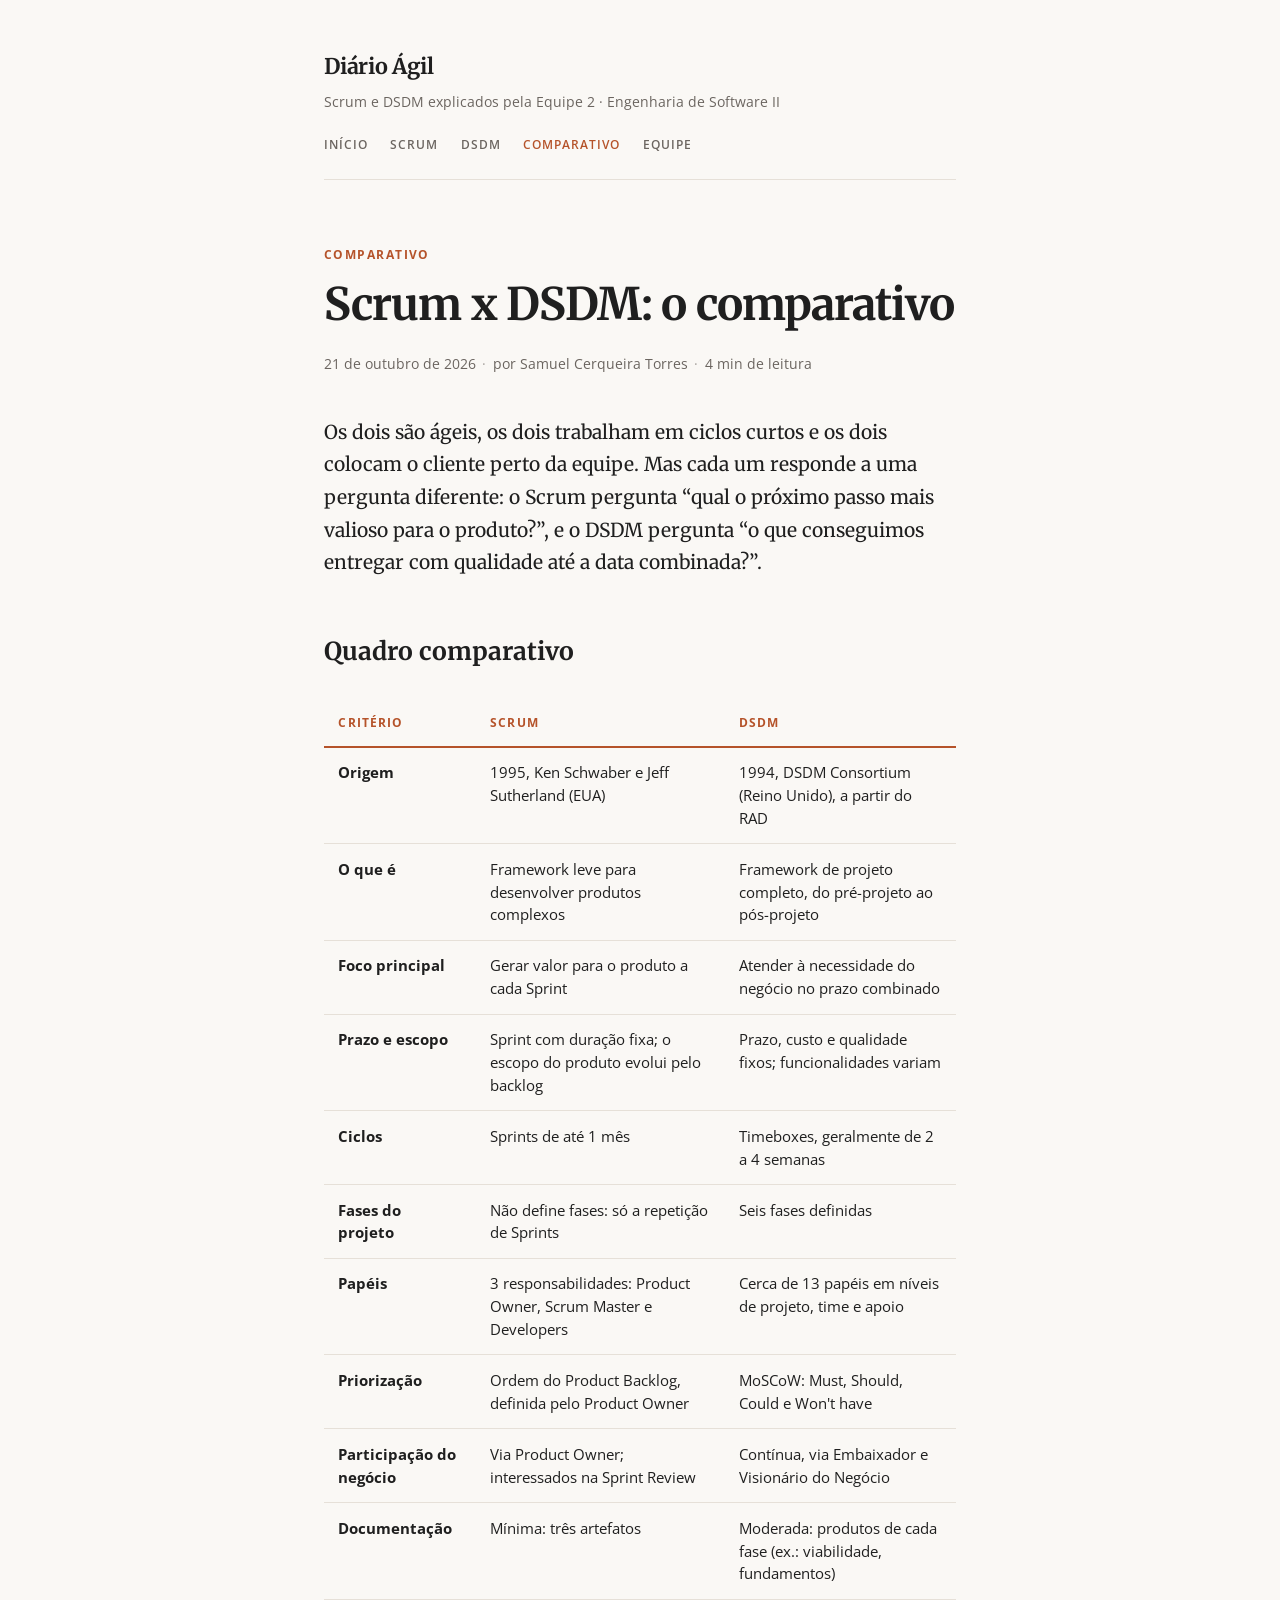
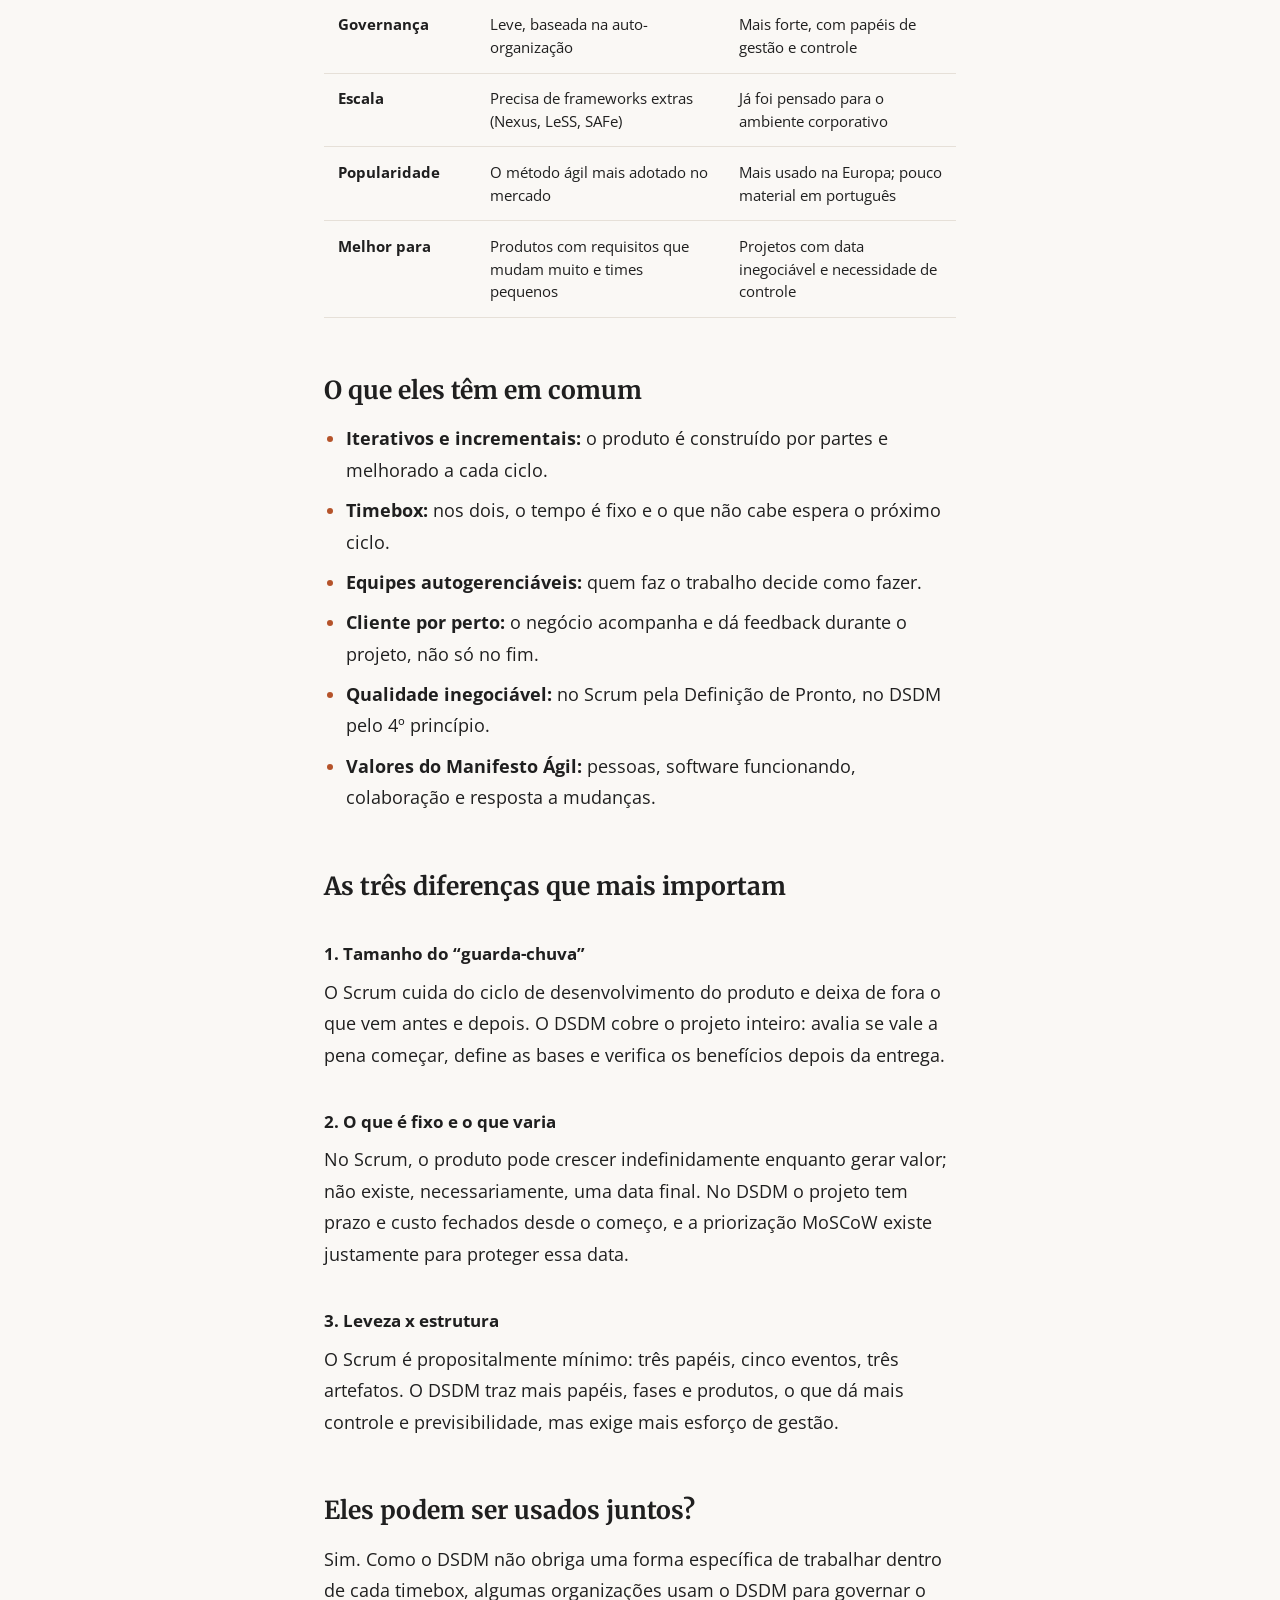
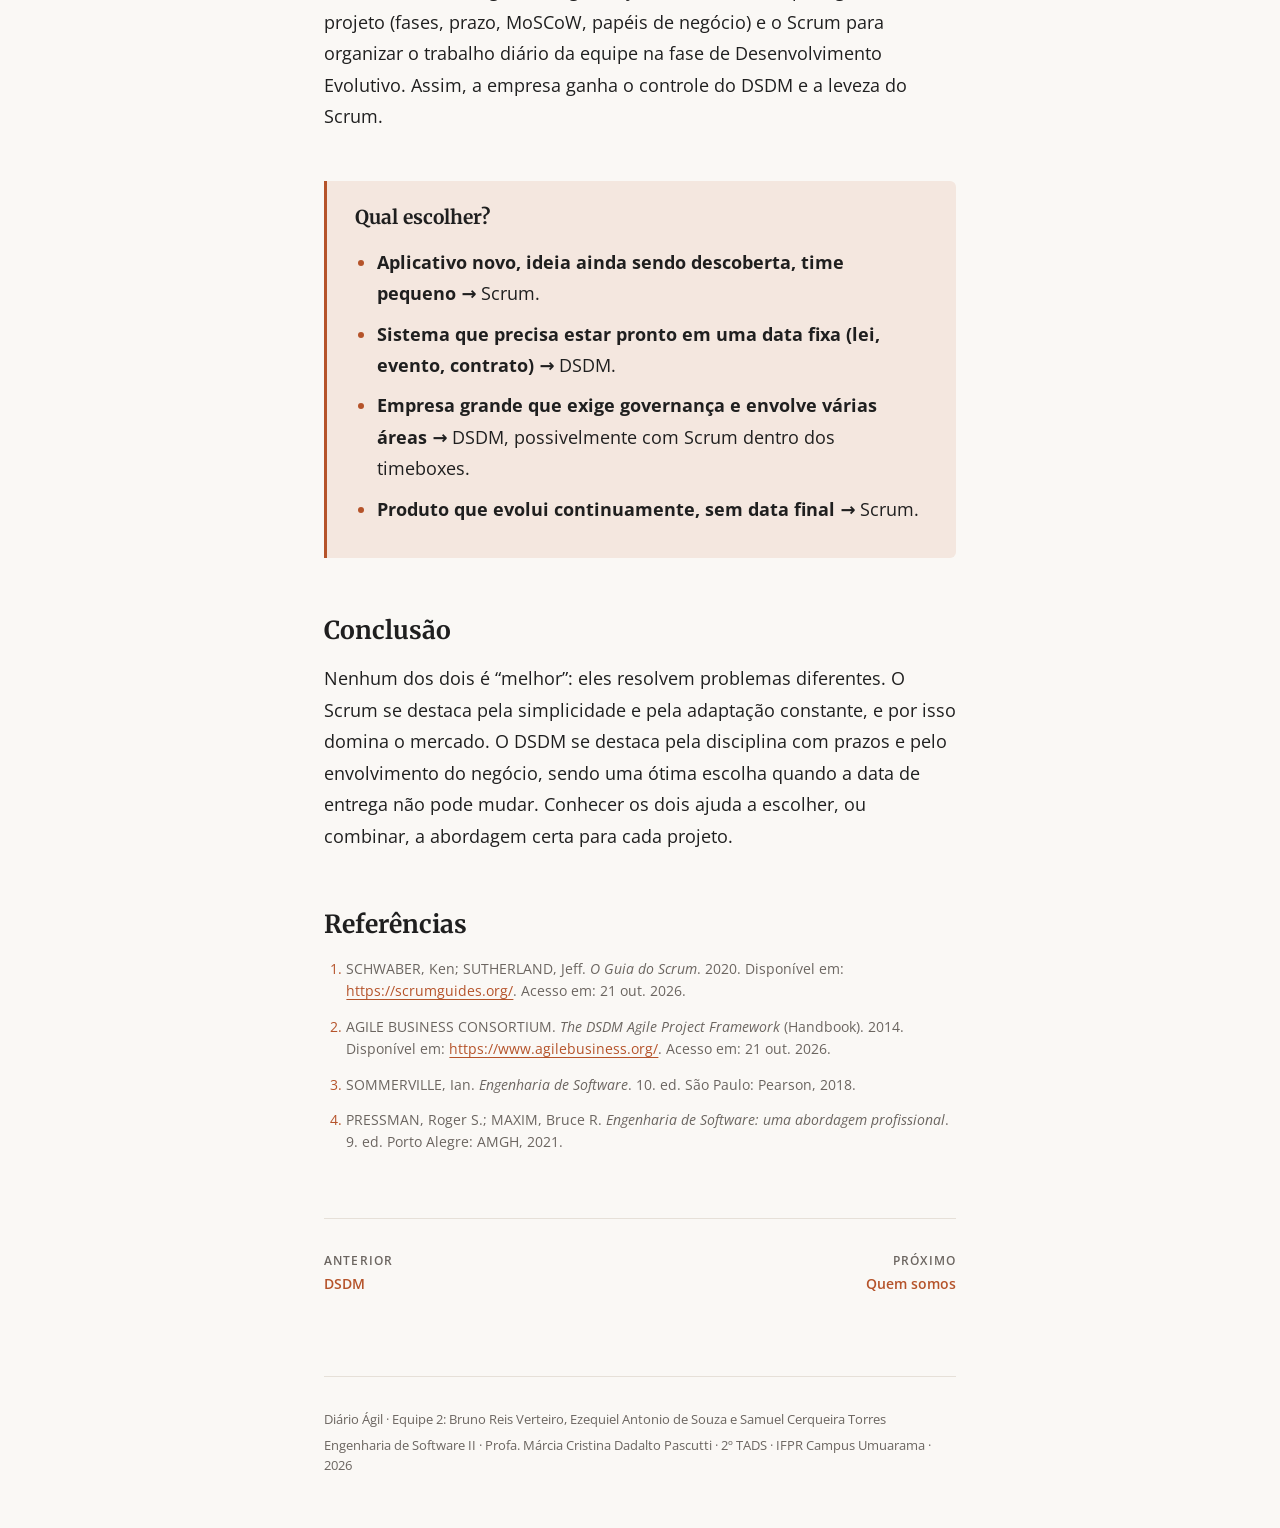
==== posts/comparativo.html @ 32e8d837 "Primeira versão do Diário Ágil: posts de Scrum, DSDM, comparativo e equipe Co-Authored-By: Claude Op" ====
<!DOCTYPE html>
<html lang="pt-BR">
<head>
  <meta charset="UTF-8">
  <meta name="viewport" content="width=device-width, initial-scale=1">
  <title>Scrum x DSDM: o comparativo · Diário Ágil</title>
  <meta name="description" content="Semelhanças, diferenças e quando usar Scrum ou DSDM.">
  <link rel="icon" href="../assets/img/favicon.svg" type="image/svg+xml">
  <link rel="preconnect" href="https://fonts.googleapis.com">
  <link rel="preconnect" href="https://fonts.gstatic.com" crossorigin>
  <link href="https://fonts.googleapis.com/css2?family=Merriweather:ital,wght@0,400;0,700;1,400&family=Open+Sans:wght@400;600;700&display=swap" rel="stylesheet">
  <link rel="stylesheet" href="../assets/css/style.css">
</head>
<body>
  <div class="wrap">

    <header class="site-header">
      <a class="site-title" href="../index.html">Diário Ágil</a>
      <p class="site-tagline">Scrum e DSDM explicados pela Equipe 2 · Engenharia de Software II</p>
      <nav class="site-nav" aria-label="Menu principal">
        <a href="../index.html">Início</a>
        <a href="scrum.html">Scrum</a>
        <a href="dsdm.html">DSDM</a>
        <a href="comparativo.html" aria-current="page">Comparativo</a>
        <a href="equipe.html">Equipe</a>
      </nav>
    </header>

    <main>
      <article>
        <header class="post-header">
          <p class="kicker">Comparativo</p>
          <h1>Scrum x DSDM: o comparativo</h1>
          <p class="post-meta">
            <time datetime="2026-10-21">21 de outubro de 2026</time><span class="sep">·</span>por Samuel Cerqueira Torres<span class="sep">·</span><span data-reading-time>4 min de leitura</span>
          </p>
        </header>

        <div class="post-body" data-post-body>

          <p class="lede">Os dois são ágeis, os dois trabalham em ciclos curtos e os dois colocam o cliente perto da equipe. Mas cada um responde a uma pergunta diferente: o Scrum pergunta “qual o próximo passo mais valioso para o produto?”, e o DSDM pergunta “o que conseguimos entregar com qualidade até a data combinada?”.</p>

          <h2>Quadro comparativo</h2>

          <div class="table-wrap">
            <table>
              <thead>
                <tr><th>Critério</th><th>Scrum</th><th>DSDM</th></tr>
              </thead>
              <tbody>
                <tr><th scope="row">Origem</th><td>1995, Ken Schwaber e Jeff Sutherland (EUA)</td><td>1994, DSDM Consortium (Reino Unido), a partir do RAD</td></tr>
                <tr><th scope="row">O que é</th><td>Framework leve para desenvolver produtos complexos</td><td>Framework de projeto completo, do pré-projeto ao pós-projeto</td></tr>
                <tr><th scope="row">Foco principal</th><td>Gerar valor para o produto a cada Sprint</td><td>Atender à necessidade do negócio no prazo combinado</td></tr>
                <tr><th scope="row">Prazo e escopo</th><td>Sprint com duração fixa; o escopo do produto evolui pelo backlog</td><td>Prazo, custo e qualidade fixos; funcionalidades variam</td></tr>
                <tr><th scope="row">Ciclos</th><td>Sprints de até 1 mês</td><td>Timeboxes, geralmente de 2 a 4 semanas</td></tr>
                <tr><th scope="row">Fases do projeto</th><td>Não define fases: só a repetição de Sprints</td><td>Seis fases definidas</td></tr>
                <tr><th scope="row">Papéis</th><td>3 responsabilidades: Product Owner, Scrum Master e Developers</td><td>Cerca de 13 papéis em níveis de projeto, time e apoio</td></tr>
                <tr><th scope="row">Priorização</th><td>Ordem do Product Backlog, definida pelo Product Owner</td><td>MoSCoW: Must, Should, Could e Won't have</td></tr>
                <tr><th scope="row">Participação do negócio</th><td>Via Product Owner; interessados na Sprint Review</td><td>Contínua, via Embaixador e Visionário do Negócio</td></tr>
                <tr><th scope="row">Documentação</th><td>Mínima: três artefatos</td><td>Moderada: produtos de cada fase (ex.: viabilidade, fundamentos)</td></tr>
                <tr><th scope="row">Governança</th><td>Leve, baseada na auto-organização</td><td>Mais forte, com papéis de gestão e controle</td></tr>
                <tr><th scope="row">Escala</th><td>Precisa de frameworks extras (Nexus, LeSS, SAFe)</td><td>Já foi pensado para o ambiente corporativo</td></tr>
                <tr><th scope="row">Popularidade</th><td>O método ágil mais adotado no mercado</td><td>Mais usado na Europa; pouco material em português</td></tr>
                <tr><th scope="row">Melhor para</th><td>Produtos com requisitos que mudam muito e times pequenos</td><td>Projetos com data inegociável e necessidade de controle</td></tr>
              </tbody>
            </table>
          </div>

          <h2>O que eles têm em comum</h2>

          <ul>
            <li><strong>Iterativos e incrementais:</strong> o produto é construído por partes e melhorado a cada ciclo.</li>
            <li><strong>Timebox:</strong> nos dois, o tempo é fixo e o que não cabe espera o próximo ciclo.</li>
            <li><strong>Equipes autogerenciáveis:</strong> quem faz o trabalho decide como fazer.</li>
            <li><strong>Cliente por perto:</strong> o negócio acompanha e dá feedback durante o projeto, não só no fim.</li>
            <li><strong>Qualidade inegociável:</strong> no Scrum pela Definição de Pronto, no DSDM pelo 4º princípio.</li>
            <li><strong>Valores do Manifesto Ágil:</strong> pessoas, software funcionando, colaboração e resposta a mudanças.</li>
          </ul>

          <h2>As três diferenças que mais importam</h2>

          <h3>1. Tamanho do “guarda-chuva”</h3>
          <p>O Scrum cuida do ciclo de desenvolvimento do produto e deixa de fora o que vem antes e depois. O DSDM cobre o projeto inteiro: avalia se vale a pena começar, define as bases e verifica os benefícios depois da entrega.</p>

          <h3>2. O que é fixo e o que varia</h3>
          <p>No Scrum, o produto pode crescer indefinidamente enquanto gerar valor; não existe, necessariamente, uma data final. No DSDM o projeto tem prazo e custo fechados desde o começo, e a priorização MoSCoW existe justamente para proteger essa data.</p>

          <h3>3. Leveza x estrutura</h3>
          <p>O Scrum é propositalmente mínimo: três papéis, cinco eventos, três artefatos. O DSDM traz mais papéis, fases e produtos, o que dá mais controle e previsibilidade, mas exige mais esforço de gestão.</p>

          <h2>Eles podem ser usados juntos?</h2>

          <p>Sim. Como o DSDM não obriga uma forma específica de trabalhar dentro de cada timebox, algumas organizações usam o DSDM para governar o projeto (fases, prazo, MoSCoW, papéis de negócio) e o Scrum para organizar o trabalho diário da equipe na fase de Desenvolvimento Evolutivo. Assim, a empresa ganha o controle do DSDM e a leveza do Scrum.</p>

          <div class="resumo">
            <h2>Qual escolher?</h2>
            <ul>
              <li><strong>Aplicativo novo, ideia ainda sendo descoberta, time pequeno →</strong> Scrum.</li>
              <li><strong>Sistema que precisa estar pronto em uma data fixa (lei, evento, contrato) →</strong> DSDM.</li>
              <li><strong>Empresa grande que exige governança e envolve várias áreas →</strong> DSDM, possivelmente com Scrum dentro dos timeboxes.</li>
              <li><strong>Produto que evolui continuamente, sem data final →</strong> Scrum.</li>
            </ul>
          </div>

          <h2>Conclusão</h2>

          <p>Nenhum dos dois é “melhor”: eles resolvem problemas diferentes. O Scrum se destaca pela simplicidade e pela adaptação constante, e por isso domina o mercado. O DSDM se destaca pela disciplina com prazos e pelo envolvimento do negócio, sendo uma ótima escolha quando a data de entrega não pode mudar. Conhecer os dois ajuda a escolher, ou combinar, a abordagem certa para cada projeto.</p>

          <h2>Referências</h2>
          <ol class="referencias">
            <li>SCHWABER, Ken; SUTHERLAND, Jeff. <em>O Guia do Scrum</em>. 2020. Disponível em: <a href="https://scrumguides.org/">https://scrumguides.org/</a>. Acesso em: 21 out. 2026.</li>
            <li>AGILE BUSINESS CONSORTIUM. <em>The DSDM Agile Project Framework</em> (Handbook). 2014. Disponível em: <a href="https://www.agilebusiness.org/">https://www.agilebusiness.org/</a>. Acesso em: 21 out. 2026.</li>
            <li>SOMMERVILLE, Ian. <em>Engenharia de Software</em>. 10. ed. São Paulo: Pearson, 2018.</li>
            <li>PRESSMAN, Roger S.; MAXIM, Bruce R. <em>Engenharia de Software: uma abordagem profissional</em>. 9. ed. Porto Alegre: AMGH, 2021.</li>
          </ol>

        </div>

        <nav class="post-nav" aria-label="Navegação entre posts">
          <a href="dsdm.html"><span>Anterior</span>DSDM</a>
          <a class="next" href="equipe.html"><span>Próximo</span>Quem somos</a>
        </nav>
      </article>
    </main>

    <footer class="site-footer">
      <p>Diário Ágil · Equipe 2: Bruno Reis Verteiro, Ezequiel Antonio de Souza e Samuel Cerqueira Torres</p>
      <p>Engenharia de Software II · Profa. Márcia Cristina Dadalto Pascutti · 2º TADS · IFPR Campus Umuarama · 2026</p>
    </footer>

  </div>
  <script src="../assets/js/main.js"></script>
</body>
</html>
---- assets/css/style.css ----
/* ==========================================================
   Diário Ágil — Equipe 2 — Engenharia de Software II
   Estilo: tipografia + espaço em branco, coluna única
   ========================================================== */

/* ---------- Cores e fontes (modo claro) ---------- */
:root {
  --bg: #FAF8F5;           /* off-white quente */
  --text: #1F1F1F;         /* texto principal */
  --muted: #6B6560;        /* datas, legendas */
  --accent: #B5532A;       /* terracota */
  --accent-soft: #F4E7DF;  /* fundo de destaques */
  --border: #E6E0D8;       /* linhas finas */
  --surface: #FFFFFF;      /* caixas dos diagramas */

  --serif: "Merriweather", Georgia, "Times New Roman", serif;
  --sans: "Open Sans", system-ui, -apple-system, "Segoe UI", sans-serif;

  --measure: 42rem;        /* largura da coluna de texto */
}

/* ---------- Modo escuro automático ---------- */
@media (prefers-color-scheme: dark) {
  :root {
    --bg: #191715;
    --text: #ECE7E1;
    --muted: #A39B93;
    --accent: #E2865C;
    --accent-soft: #2E231D;
    --border: #35302B;
    --surface: #221F1C;
  }
}

/* ---------- Base ---------- */
*, *::before, *::after { box-sizing: border-box; }

html { font-size: 100%; -webkit-text-size-adjust: 100%; }

body {
  margin: 0;
  background: var(--bg);
  color: var(--text);
  font-family: var(--sans);
  font-size: 1.0625rem;
  line-height: 1.75;
  -webkit-font-smoothing: antialiased;
}

@media (min-width: 48rem) {
  body { font-size: 1.125rem; }
}

::selection { background: var(--accent-soft); color: var(--text); }

.wrap {
  max-width: var(--measure);
  margin: 0 auto;
  padding: 0 1.25rem;
}

a {
  color: var(--accent);
  text-decoration-thickness: 1px;
  text-underline-offset: 3px;
}
a:hover { text-decoration-thickness: 2px; }

a:focus-visible {
  outline: 2px solid var(--accent);
  outline-offset: 3px;
  border-radius: 2px;
}

/* ---------- Cabeçalho do site ---------- */
.site-header {
  padding: 3rem 0 1.5rem;
  border-bottom: 1px solid var(--border);
}

.site-title {
  font-family: var(--serif);
  font-weight: 700;
  font-size: 1.35rem;
  color: var(--text);
  text-decoration: none;
  letter-spacing: -0.01em;
}

.site-tagline {
  margin: 0.25rem 0 0;
  font-size: 0.85rem;
  color: var(--muted);
}

.site-nav {
  display: flex;
  flex-wrap: wrap;
  gap: 0.4rem 1.4rem;
  margin-top: 1.25rem;
}

.site-nav a {
  font-size: 0.78rem;
  font-weight: 600;
  letter-spacing: 0.08em;
  text-transform: uppercase;
  color: var(--muted);
  text-decoration: none;
}
.site-nav a:hover,
.site-nav a[aria-current="page"] { color: var(--accent); }

/* ---------- Página inicial ---------- */
.intro { padding: 4rem 0 1rem; }

.intro h1 {
  font-family: var(--serif);
  font-weight: 700;
  font-size: clamp(1.9rem, 5vw, 2.6rem);
  line-height: 1.25;
  letter-spacing: -0.02em;
  margin: 0 0 1.25rem;
}

.intro p { color: var(--muted); margin: 0; }

.post-list {
  list-style: none;
  margin: 2.5rem 0 0;
  padding: 0;
}

.post-list li {
  padding: 2.5rem 0;
  border-top: 1px solid var(--border);
}

.post-list h2 {
  font-family: var(--serif);
  font-size: 1.5rem;
  line-height: 1.35;
  margin: 0.4rem 0 0.75rem;
}

.post-list h2 a { color: var(--text); text-decoration: none; }
.post-list h2 a:hover { color: var(--accent); }

.post-list p { margin: 0 0 0.9rem; }

.read-more {
  font-size: 0.9rem;
  font-weight: 600;
  text-decoration: none;
}

/* ---------- Metadados (data, autor, tempo) ---------- */
.post-meta {
  font-size: 0.85rem;
  color: var(--muted);
  margin: 0;
}
.post-meta .sep { margin: 0 0.4rem; opacity: 0.6; }

.kicker {
  font-size: 0.75rem;
  font-weight: 700;
  letter-spacing: 0.12em;
  text-transform: uppercase;
  color: var(--accent);
  margin: 0;
}

/* ---------- Post ---------- */
.post-header { padding: 4rem 0 2.5rem; }

.post-header h1 {
  font-family: var(--serif);
  font-weight: 700;
  font-size: clamp(2rem, 5.5vw, 2.8rem);
  line-height: 1.22;
  letter-spacing: -0.02em;
  margin: 0.75rem 0 1.25rem;
}

.lede {
  font-family: var(--serif);
  font-size: 1.2rem;
  line-height: 1.7;
  margin: 0 0 1.75rem;
}

.post-body h2 {
  font-family: var(--serif);
  font-size: 1.55rem;
  line-height: 1.35;
  margin: 3.5rem 0 1rem;
}

.post-body h3 {
  font-size: 1.05rem;
  font-weight: 700;
  margin: 2.25rem 0 0.5rem;
}

.post-body p { margin: 0 0 1.4rem; }

.post-body ul,
.post-body ol { margin: 0 0 1.6rem; padding-left: 1.4rem; }

.post-body li { margin-bottom: 0.55rem; }
.post-body li::marker { color: var(--accent); }

.post-body strong { font-weight: 700; }

.post-body abbr { text-decoration: none; border-bottom: 1px dotted var(--muted); }

/* Caixa de resumo */
.resumo {
  margin: 3rem 0;
  padding: 1.5rem 1.75rem;
  background: var(--accent-soft);
  border-left: 3px solid var(--accent);
  border-radius: 0 6px 6px 0;
}
.resumo h2,
.resumo h3 { margin-top: 0; font-family: var(--serif); font-size: 1.2rem; }
.resumo p:last-child,
.resumo ul:last-child { margin-bottom: 0; }

/* Citação */
blockquote {
  margin: 2.5rem 0;
  padding: 0 0 0 1.5rem;
  border-left: 2px solid var(--accent);
  font-family: var(--serif);
  font-style: italic;
  color: var(--text);
}

/* ---------- Tabelas ---------- */
.table-wrap {
  overflow-x: auto;
  margin: 2rem 0 2.5rem;
  -webkit-overflow-scrolling: touch;
}

table {
  width: 100%;
  min-width: 34rem;
  border-collapse: collapse;
  font-size: 0.92rem;
  line-height: 1.55;
}

th, td {
  text-align: left;
  vertical-align: top;
  padding: 0.85rem 0.9rem;
  border-bottom: 1px solid var(--border);
}

thead th {
  font-size: 0.72rem;
  font-weight: 700;
  letter-spacing: 0.1em;
  text-transform: uppercase;
  color: var(--accent);
  border-bottom: 2px solid var(--accent);
}

tbody th { font-weight: 700; width: 24%; }

/* ---------- Diagramas SVG ---------- */
.diagram { margin: 3rem 0; }

.diagram-scroll { overflow-x: auto; -webkit-overflow-scrolling: touch; }

.diagram svg {
  display: block;
  width: 100%;
  min-width: 34rem;
  height: auto;
}

.diagram figcaption {
  margin-top: 0.9rem;
  font-size: 0.85rem;
  color: var(--muted);
  text-align: center;
}

.dg-box rect   { fill: var(--surface); stroke: var(--border); stroke-width: 1.5; }
.dg-hi         { fill: var(--accent-soft) !important; stroke: var(--accent) !important; stroke-width: 2 !important; }
.dg-text       { fill: var(--text); font-family: var(--sans); font-size: 15px; font-weight: 600; }
.dg-strong     { fill: var(--text); font-family: var(--serif); font-size: 19px; font-weight: 700; }
.dg-small      { fill: var(--muted); font-family: var(--sans); font-size: 12.5px; }
.dg-line       { stroke: var(--accent); stroke-width: 1.75; fill: none; }
.dg-dashed     { stroke-dasharray: 6 5; }
.dg-arrowhead  { fill: var(--accent); }

/* ---------- Navegação entre posts ---------- */
.post-nav {
  display: flex;
  justify-content: space-between;
  gap: 1.5rem;
  margin: 4rem 0 0;
  padding: 2rem 0 0;
  border-top: 1px solid var(--border);
  font-size: 0.9rem;
}
.post-nav a { text-decoration: none; font-weight: 600; }
.post-nav span {
  display: block;
  font-size: 0.72rem;
  letter-spacing: 0.1em;
  text-transform: uppercase;
  color: var(--muted);
  font-weight: 600;
}
.post-nav .next { text-align: right; margin-left: auto; }

/* ---------- Referências ---------- */
.referencias {
  font-size: 0.88rem;
  line-height: 1.6;
  color: var(--muted);
}
.referencias li { margin-bottom: 0.8rem; }

/* ---------- Equipe ---------- */
.membros { list-style: none; padding: 0 !important; margin: 2rem 0 2.5rem; }
.membros li {
  padding: 1.25rem 0;
  border-top: 1px solid var(--border);
  margin: 0 !important;
}
.membros li:last-child { border-bottom: 1px solid var(--border); }
.membros strong { font-family: var(--serif); display: block; }
.membros span { font-size: 0.9rem; color: var(--muted); }

/* ---------- Rodapé ---------- */
.site-footer {
  margin-top: 5rem;
  padding: 2rem 0 3rem;
  border-top: 1px solid var(--border);
  font-size: 0.8rem;
  color: var(--muted);
  line-height: 1.6;
}
.site-footer p { margin: 0 0 0.3rem; }
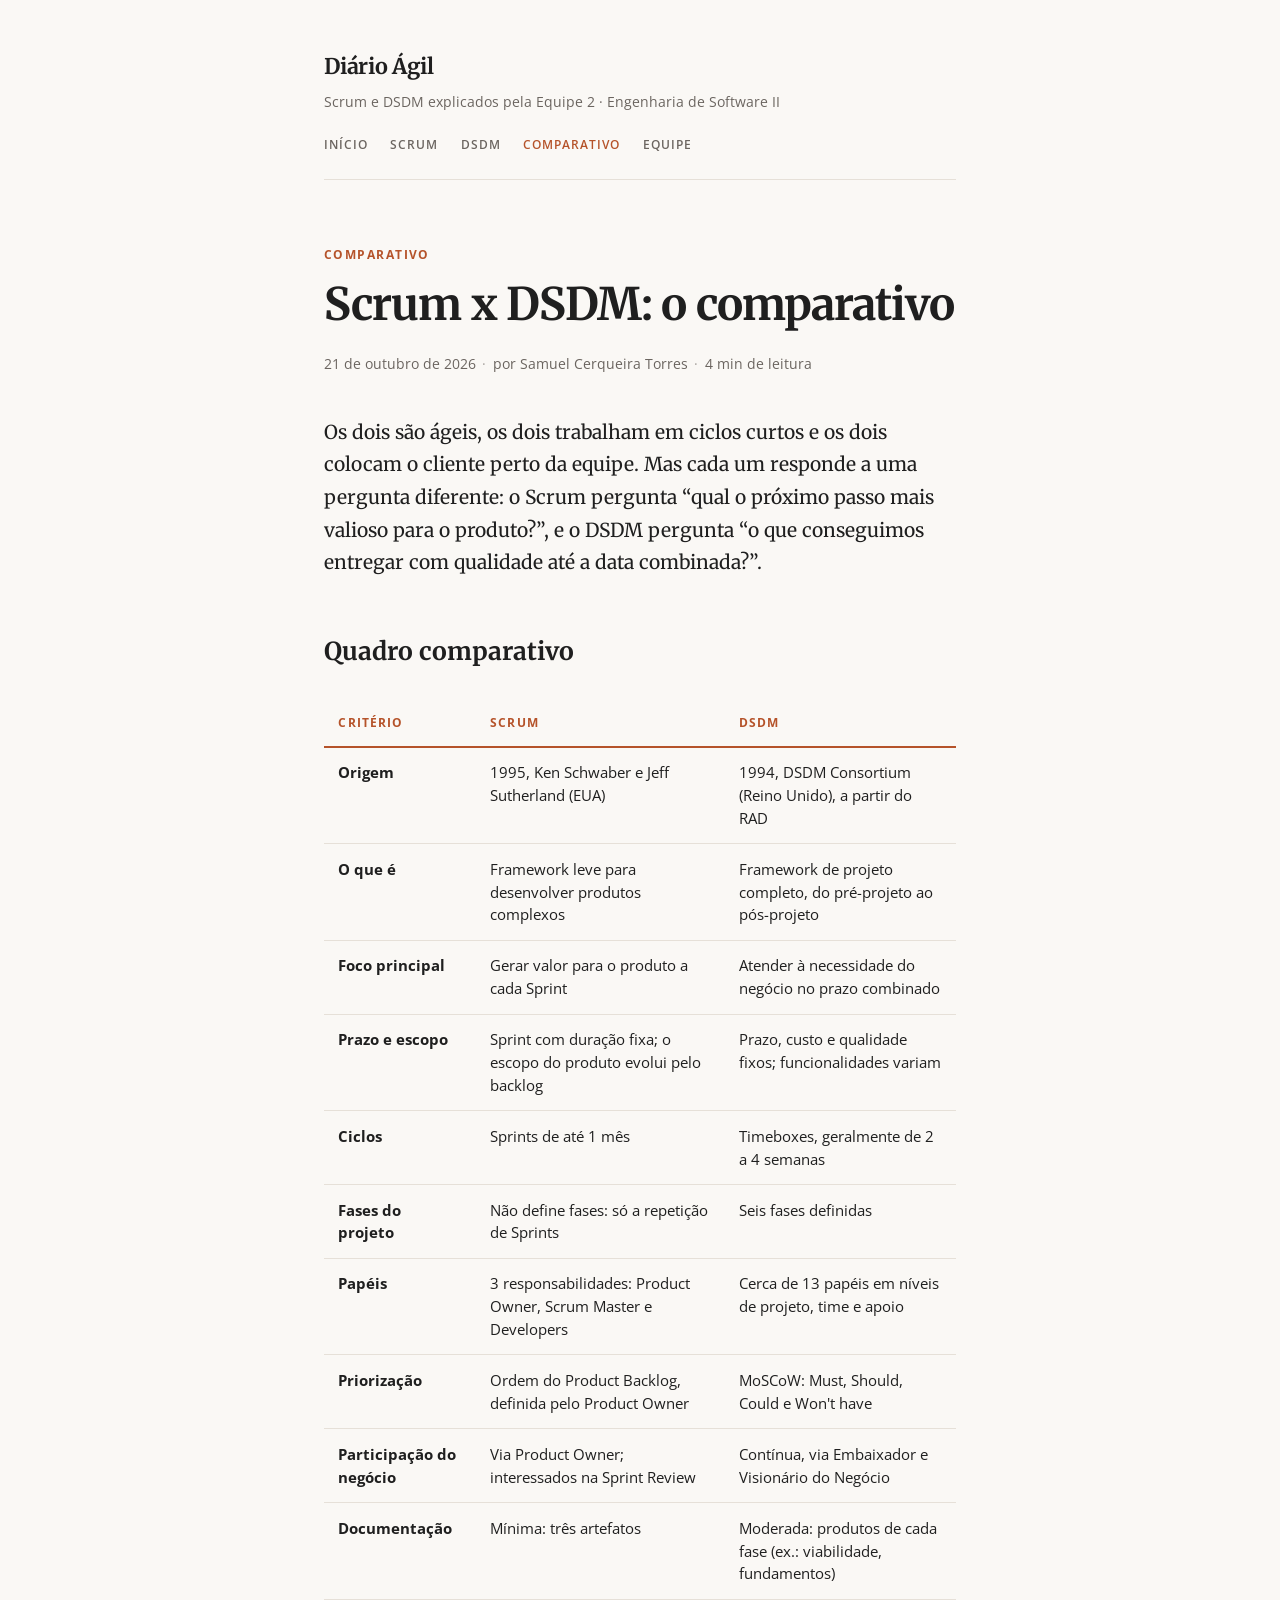
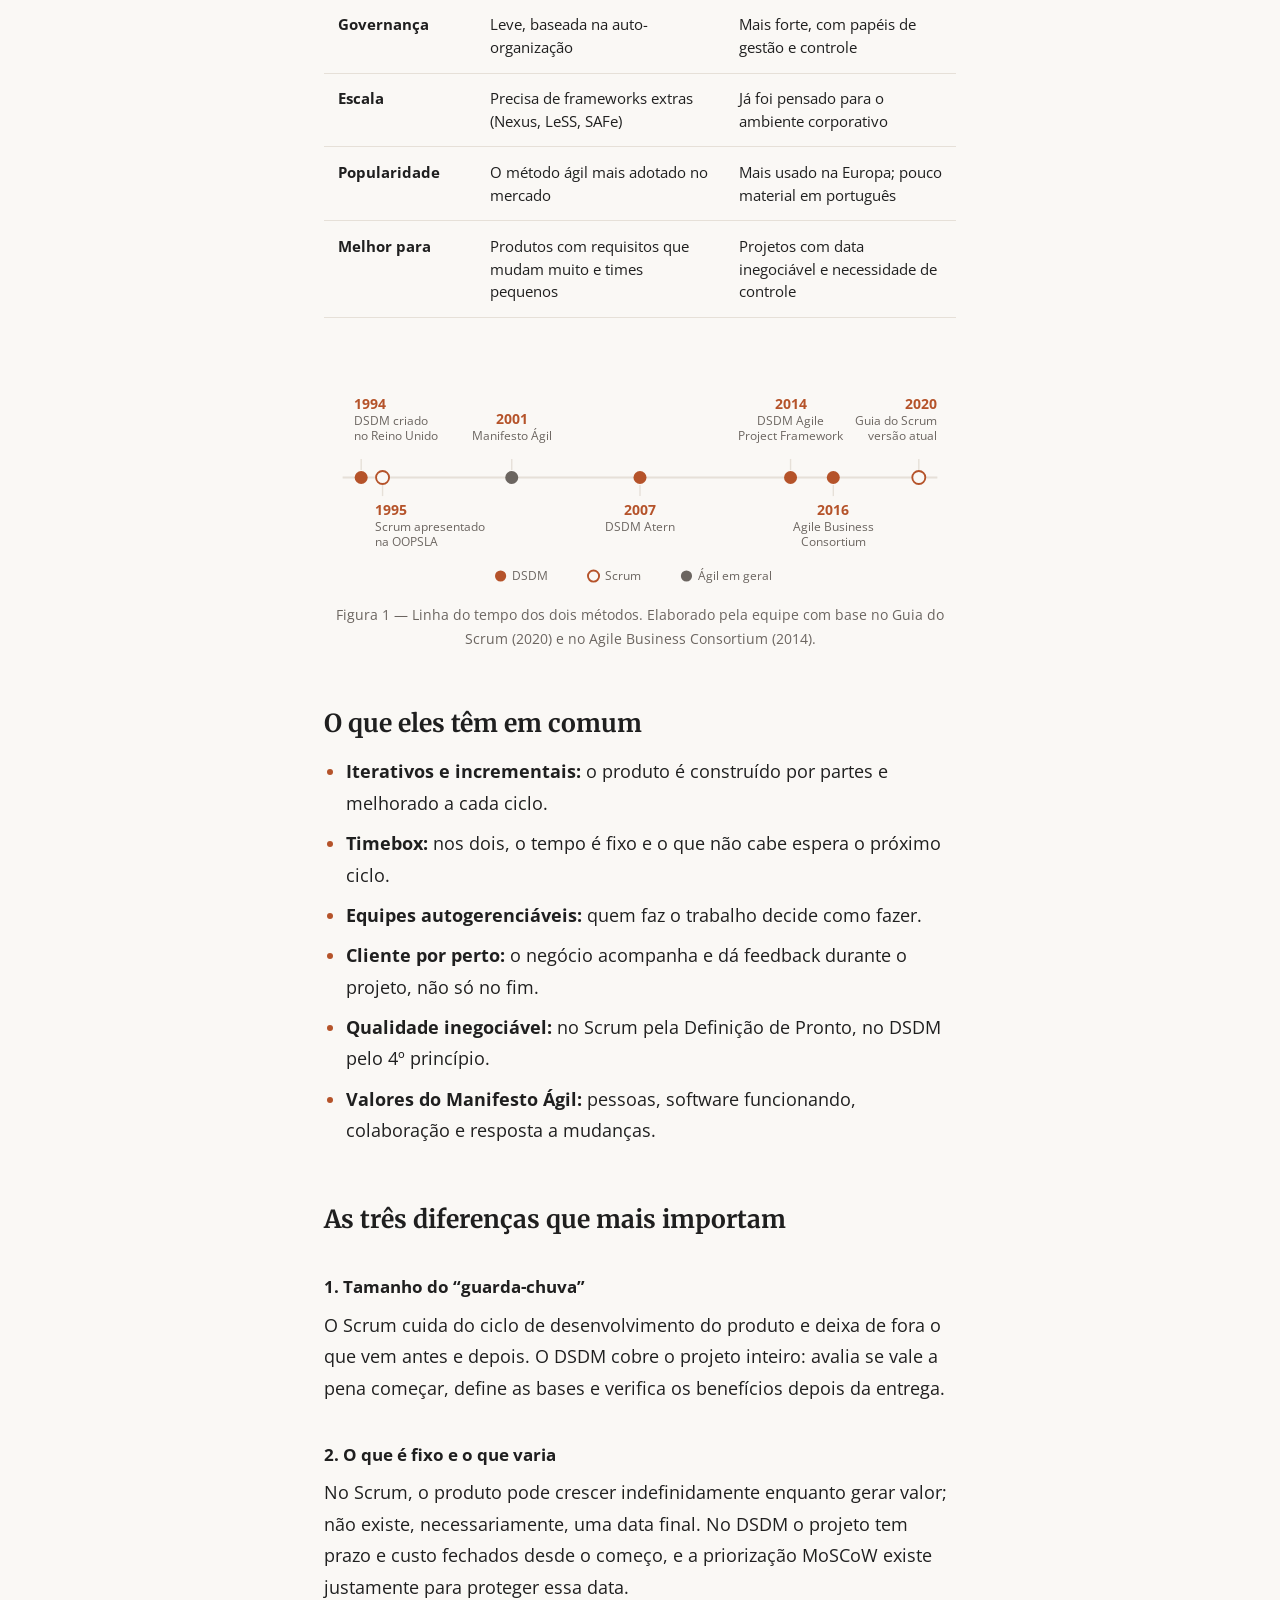
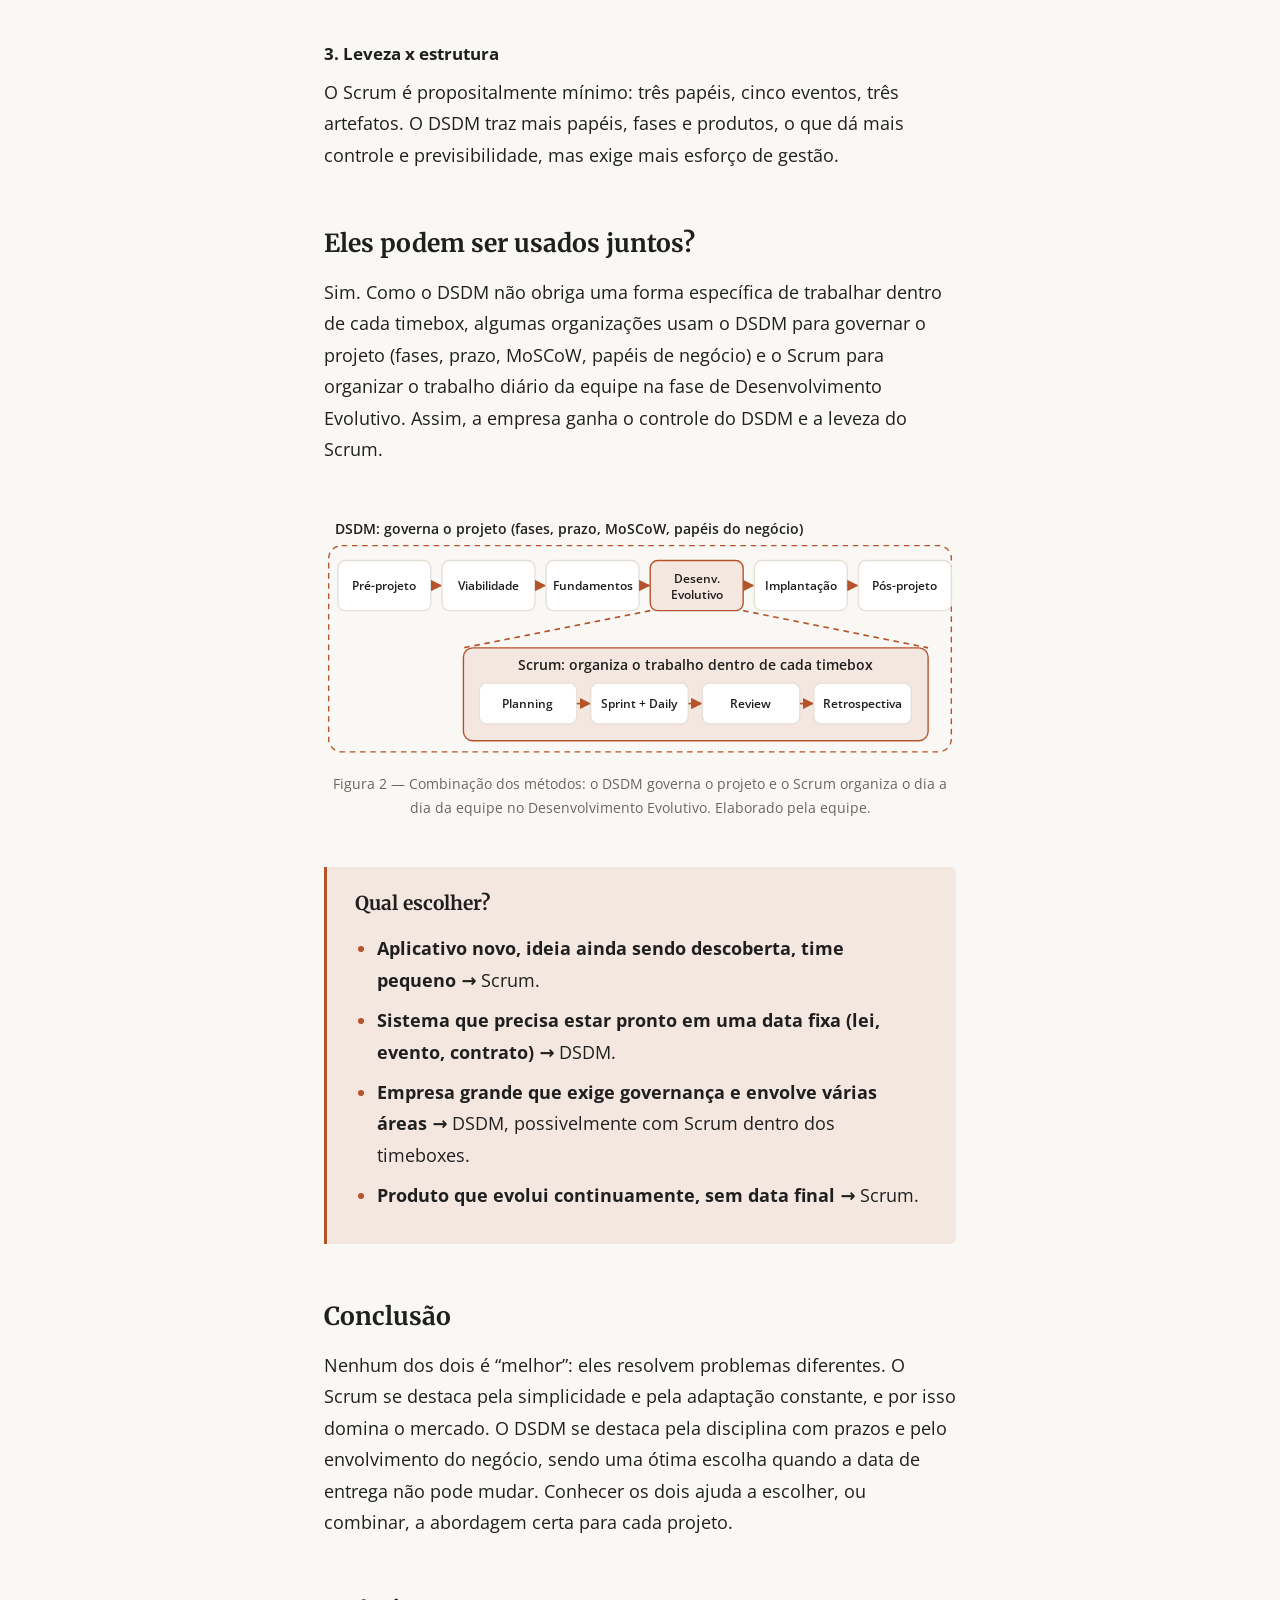
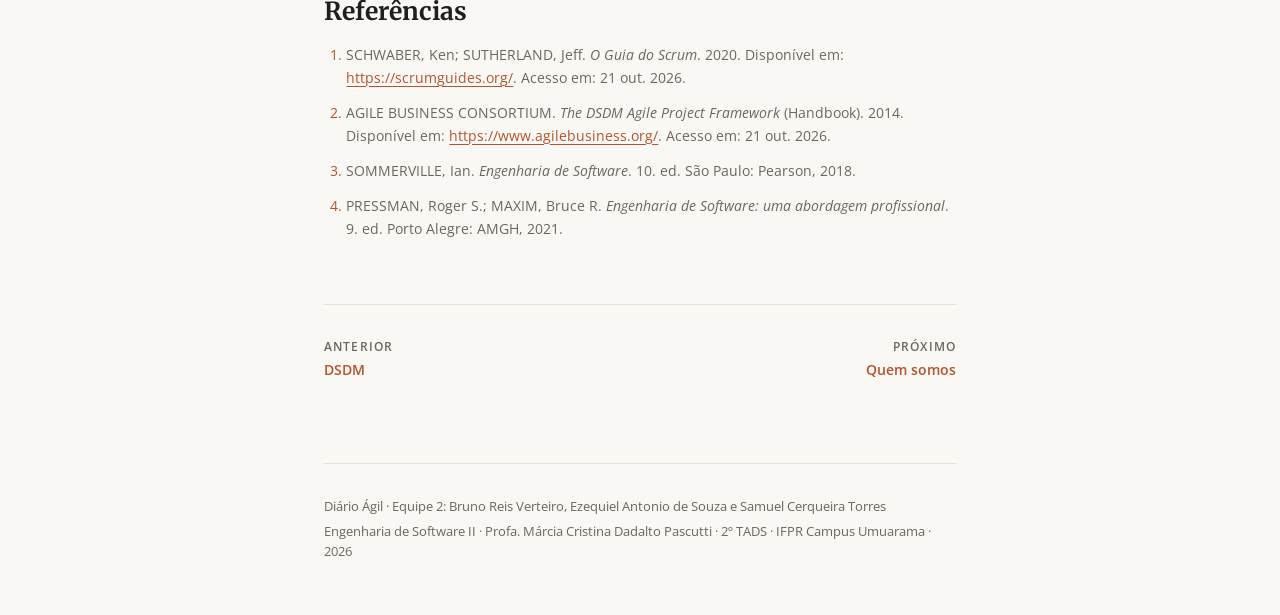
==== commit 03f0b2b1: "Adiciona ilustrações com legenda aos posts de Scrum, DSDM e Comparativo Scrum: pilares do empirismo," ====
--- a/posts/comparativo.html
+++ b/posts/comparativo.html
@@ -66,6 +66,57 @@
             </table>
           </div>
 
+
+          <figure class="diagram">
+            <div class="diagram-scroll">
+              <svg viewBox="0 0 680 240" role="img" aria-labelledby="linha-t linha-d" xmlns="http://www.w3.org/2000/svg">
+                <title id="linha-t">Linha do tempo do Scrum e do DSDM</title>
+                <desc id="linha-d">1994: DSDM criado no Reino Unido. 1995: Scrum apresentado na OOPSLA. 2001: Manifesto Ágil. 2007: DSDM Atern. 2014: DSDM Agile Project Framework. 2016: o consórcio passa a se chamar Agile Business Consortium. 2020: versão atual do Guia do Scrum.</desc>
+                <line x1="20" y1="120" x2="660" y2="120" class="dg-axis"/>
+                <circle cx="40" cy="120" r="7" class="dg-accent-fill"/>
+                <line x1="40" y1="100" x2="40" y2="112" class="dg-tick"/>
+                <text x="32" y="46" text-anchor="start" class="dg-accent-text">1994</text>
+                <text x="32" y="64" text-anchor="start" class="dg-small">DSDM criado</text>
+                <text x="32" y="80" text-anchor="start" class="dg-small">no Reino Unido</text>
+                <circle cx="63" cy="120" r="7" class="dg-hollow"/>
+                <line x1="63" y1="128" x2="63" y2="140" class="dg-tick"/>
+                <text x="55" y="160" text-anchor="start" class="dg-accent-text">1995</text>
+                <text x="55" y="178" text-anchor="start" class="dg-small">Scrum apresentado</text>
+                <text x="55" y="194" text-anchor="start" class="dg-small">na OOPSLA</text>
+                <circle cx="202" cy="120" r="7" class="dg-neutral"/>
+                <line x1="202" y1="100" x2="202" y2="112" class="dg-tick"/>
+                <text x="202" y="62" text-anchor="middle" class="dg-accent-text">2001</text>
+                <text x="202" y="80" text-anchor="middle" class="dg-small">Manifesto Ágil</text>
+                <circle cx="340" cy="120" r="7" class="dg-accent-fill"/>
+                <line x1="340" y1="128" x2="340" y2="140" class="dg-tick"/>
+                <text x="340" y="160" text-anchor="middle" class="dg-accent-text">2007</text>
+                <text x="340" y="178" text-anchor="middle" class="dg-small">DSDM Atern</text>
+                <circle cx="502" cy="120" r="7" class="dg-accent-fill"/>
+                <line x1="502" y1="100" x2="502" y2="112" class="dg-tick"/>
+                <text x="502" y="46" text-anchor="middle" class="dg-accent-text">2014</text>
+                <text x="502" y="64" text-anchor="middle" class="dg-small">DSDM Agile</text>
+                <text x="502" y="80" text-anchor="middle" class="dg-small">Project Framework</text>
+                <circle cx="548" cy="120" r="7" class="dg-accent-fill"/>
+                <line x1="548" y1="128" x2="548" y2="140" class="dg-tick"/>
+                <text x="548" y="160" text-anchor="middle" class="dg-accent-text">2016</text>
+                <text x="548" y="178" text-anchor="middle" class="dg-small">Agile Business</text>
+                <text x="548" y="194" text-anchor="middle" class="dg-small">Consortium</text>
+                <circle cx="640" cy="120" r="7" class="dg-hollow"/>
+                <line x1="640" y1="100" x2="640" y2="112" class="dg-tick"/>
+                <text x="660" y="46" text-anchor="end" class="dg-accent-text">2020</text>
+                <text x="660" y="64" text-anchor="end" class="dg-small">Guia do Scrum</text>
+                <text x="660" y="80" text-anchor="end" class="dg-small">versão atual</text>
+                <circle cx="190" cy="226" r="6" class="dg-accent-fill"/>
+                <text x="202" y="230" class="dg-small">DSDM</text>
+                <circle cx="290" cy="226" r="6" class="dg-hollow"/>
+                <text x="302" y="230" class="dg-small">Scrum</text>
+                <circle cx="390" cy="226" r="6" class="dg-neutral"/>
+                <text x="402" y="230" class="dg-small">Ágil em geral</text>
+              </svg>
+            </div>
+            <figcaption>Figura 1 — Linha do tempo dos dois métodos. Elaborado pela equipe com base no Guia do Scrum (2020) e no Agile Business Consortium (2014).</figcaption>
+          </figure>
+
           <h2>O que eles têm em comum</h2>
 
           <ul>
@@ -91,6 +142,53 @@
           <h2>Eles podem ser usados juntos?</h2>
 
           <p>Sim. Como o DSDM não obriga uma forma específica de trabalhar dentro de cada timebox, algumas organizações usam o DSDM para governar o projeto (fases, prazo, MoSCoW, papéis de negócio) e o Scrum para organizar o trabalho diário da equipe na fase de Desenvolvimento Evolutivo. Assim, a empresa ganha o controle do DSDM e a leveza do Scrum.</p>
+
+
+          <figure class="diagram">
+            <div class="diagram-scroll">
+              <svg viewBox="0 0 680 262" role="img" aria-labelledby="juntos-t juntos-d" xmlns="http://www.w3.org/2000/svg">
+                <title id="juntos-t">DSDM e Scrum usados juntos</title>
+                <desc id="juntos-d">O DSDM governa o projeto com suas seis fases: Pré-projeto, Viabilidade, Fundamentos, Desenvolvimento Evolutivo, Implantação e Pós-projeto. Dentro do Desenvolvimento Evolutivo, cada timebox é organizado com o Scrum: Planning, Sprint com Daily, Review e Retrospectiva.</desc>
+<defs><marker id="seta-jun" viewBox="0 0 10 10" refX="9" refY="5" markerWidth="7" markerHeight="7" orient="auto-start-reverse"><path d="M0,0 L10,5 L0,10 z" class="dg-arrowhead"/></marker></defs>
+                <rect x="5" y="34" width="670" height="222" rx="14" class="dg-frame"/>
+                <text x="12" y="22" class="dg-text">DSDM: governa o projeto (fases, prazo, MoSCoW, papéis do negócio)</text>
+                <rect x="15" y="50" width="100" height="54" rx="8" class="dg-shape"/>
+                <text x="65" y="82" text-anchor="middle" class="dg-text" style="font-size:13px">Pré-projeto</text>
+                <line x1="115" y1="77" x2="126" y2="77" class="dg-line" marker-end="url(#seta-jun)"/>
+                <rect x="127" y="50" width="100" height="54" rx="8" class="dg-shape"/>
+                <text x="177" y="82" text-anchor="middle" class="dg-text" style="font-size:13px">Viabilidade</text>
+                <line x1="227" y1="77" x2="238" y2="77" class="dg-line" marker-end="url(#seta-jun)"/>
+                <rect x="239" y="50" width="100" height="54" rx="8" class="dg-shape"/>
+                <text x="289" y="82" text-anchor="middle" class="dg-text" style="font-size:13px">Fundamentos</text>
+                <line x1="339" y1="77" x2="350" y2="77" class="dg-line" marker-end="url(#seta-jun)"/>
+                <rect x="351" y="50" width="100" height="54" rx="8" class="dg-soft-fill"/>
+                <text x="401" y="74" text-anchor="middle" class="dg-text" style="font-size:13px">Desenv.</text>
+                <text x="401" y="91" text-anchor="middle" class="dg-text" style="font-size:13px">Evolutivo</text>
+                <line x1="451" y1="77" x2="462" y2="77" class="dg-line" marker-end="url(#seta-jun)"/>
+                <rect x="463" y="50" width="100" height="54" rx="8" class="dg-shape"/>
+                <text x="513" y="82" text-anchor="middle" class="dg-text" style="font-size:13px">Implantação</text>
+                <line x1="563" y1="77" x2="574" y2="77" class="dg-line" marker-end="url(#seta-jun)"/>
+                <rect x="575" y="50" width="100" height="54" rx="8" class="dg-shape"/>
+                <text x="625" y="82" text-anchor="middle" class="dg-text" style="font-size:13px">Pós-projeto</text>
+                <path d="M351,104 L150,144" class="dg-line dg-dashed"/>
+                <path d="M451,104 L650,144" class="dg-line dg-dashed"/>
+                <rect x="150" y="144" width="500" height="100" rx="10" class="dg-soft-fill"/>
+                <text x="400" y="168" text-anchor="middle" class="dg-text">Scrum: organiza o trabalho dentro de cada timebox</text>
+                <rect x="167" y="182" width="105" height="44" rx="8" class="dg-shape"/>
+                <text x="219" y="209" text-anchor="middle" class="dg-text" style="font-size:13px">Planning</text>
+                <line x1="272" y1="204" x2="286" y2="204" class="dg-line" marker-end="url(#seta-jun)"/>
+                <rect x="287" y="182" width="105" height="44" rx="8" class="dg-shape"/>
+                <text x="339" y="209" text-anchor="middle" class="dg-text" style="font-size:13px">Sprint + Daily</text>
+                <line x1="392" y1="204" x2="406" y2="204" class="dg-line" marker-end="url(#seta-jun)"/>
+                <rect x="407" y="182" width="105" height="44" rx="8" class="dg-shape"/>
+                <text x="459" y="209" text-anchor="middle" class="dg-text" style="font-size:13px">Review</text>
+                <line x1="512" y1="204" x2="526" y2="204" class="dg-line" marker-end="url(#seta-jun)"/>
+                <rect x="527" y="182" width="105" height="44" rx="8" class="dg-shape"/>
+                <text x="579" y="209" text-anchor="middle" class="dg-text" style="font-size:13px">Retrospectiva</text>
+              </svg>
+            </div>
+            <figcaption>Figura 2 — Combinação dos métodos: o DSDM governa o projeto e o Scrum organiza o dia a dia da equipe no Desenvolvimento Evolutivo. Elaborado pela equipe.</figcaption>
+          </figure>
 
           <div class="resumo">
             <h2>Qual escolher?</h2>
--- a/assets/css/style.css
+++ b/assets/css/style.css
@@ -298,6 +298,17 @@
 .dg-line       { stroke: var(--accent); stroke-width: 1.75; fill: none; }
 .dg-dashed     { stroke-dasharray: 6 5; }
 .dg-arrowhead  { fill: var(--accent); }
+.dg-box circle { fill: var(--surface); stroke: var(--border); stroke-width: 1.5; }
+.dg-shape      { fill: var(--surface); stroke: var(--border); stroke-width: 1.5; }
+.dg-frame      { fill: none; stroke: var(--accent); stroke-width: 1.5; stroke-dasharray: 6 5; }
+.dg-accent-fill{ fill: var(--accent); }
+.dg-soft-fill  { fill: var(--accent-soft); stroke: var(--accent); stroke-width: 1.5; }
+.dg-hollow     { fill: var(--bg); stroke: var(--accent); stroke-width: 2; }
+.dg-neutral    { fill: var(--muted); }
+.dg-axis       { stroke: var(--border); stroke-width: 2; }
+.dg-tick       { stroke: var(--border); stroke-width: 1.5; }
+.dg-on-accent  { fill: var(--bg); font-family: var(--sans); font-size: 13px; font-weight: 700; }
+.dg-accent-text{ fill: var(--accent); font-family: var(--sans); font-size: 15px; font-weight: 700; }
 
 /* ---------- Navegação entre posts ---------- */
 .post-nav {
